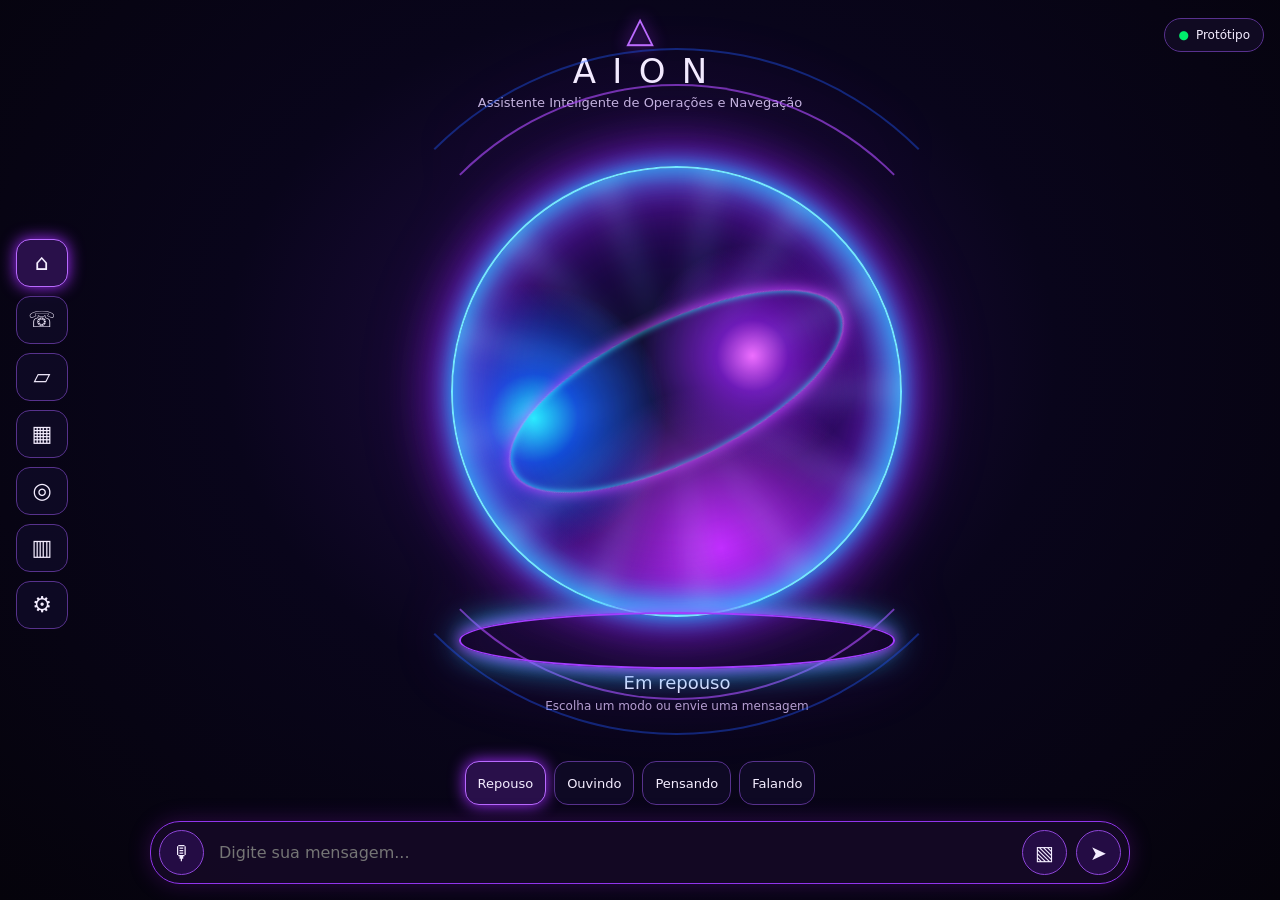
==== index.html @ 5713dc1e "AION 3.3: validated JSON backup restore with user confirmation and size limits" ====
<!doctype html><html lang="pt-BR"><head><meta charset="utf-8"><meta name="viewport" content="width=device-width,initial-scale=1,viewport-fit=cover"><meta name="theme-color" content="#080414"><title>AION Orb 3.3 — Backup e restauração</title><style>
:root{font-family:system-ui,-apple-system,sans-serif;color:#f4edff;background:#070410}*{box-sizing:border-box}body{margin:0;min-height:100dvh;background:radial-gradient(ellipse at 50% 40%,#230d4a 0%,#09051b 46%,#05030b 100%);overflow-x:hidden}button,input{font:inherit}button{cursor:pointer;color:inherit}button:focus-visible,input:focus-visible{outline:3px solid #54e9ff;outline-offset:3px}.app{min-height:100dvh;display:flex;flex-direction:column;padding:env(safe-area-inset-top) max(16px,env(safe-area-inset-right)) max(16px,env(safe-area-inset-bottom)) max(16px,env(safe-area-inset-left));position:relative;isolation:isolate}.top{display:flex;justify-content:center;align-items:center;position:relative;padding:12px 90px 0}.brand{text-align:center}.triangle{font-size:36px;line-height:1;color:#bd6dff;text-shadow:0 0 16px #aa32ff}.brand h1{font-size:clamp(22px,4vw,34px);letter-spacing:.48em;font-weight:350;margin:3px 0 0;padding-left:.48em}.brand p{font-size:clamp(10px,1.7vw,13px);color:#c6b6e0;margin:4px 0}.online{position:absolute;right:0;top:18px;font-size:12px;border:1px solid #58318e;border-radius:30px;padding:9px 13px;background:#100a22}.online:before{content:'●';color:#00ee6c;margin-right:7px}.main{display:flex;flex:1;min-height:0;align-items:stretch}.nav{display:flex;flex-direction:column;gap:9px;justify-content:center;width:74px;flex-shrink:0}.nav button,.modes button{touch-action:manipulation;-webkit-tap-highlight-color:transparent;border:1px solid #57328c;background:#100a27cc;border-radius:14px;min-height:48px;transition:.2s}.nav button{width:52px;font-size:22px}.nav button[aria-pressed=true],.modes button[aria-pressed=true]{box-shadow:0 0 16px #a32cff;border-color:#b96aff;background:#29104a}.stage{flex:1;min-width:0;display:flex;flex-direction:column;align-items:center;justify-content:center;position:relative}.orb-wrap{position:relative;width:min(57vh,60vw,520px);aspect-ratio:1;min-width:160px;max-width:100%;display:grid;place-items:center;filter:drop-shadow(0 0 28px #8d20ed70);animation:float 5s ease-in-out infinite}.orb-wrap:before,.orb-wrap:after{content:'';position:absolute;border:2px solid #a747f4aa;border-left-color:transparent;border-right-color:transparent;border-radius:50%;inset:-10%;animation:spin 18s linear infinite;pointer-events:none}.orb-wrap:after{inset:-17%;border-color:#2258ff66 transparent;animation-direction:reverse;animation-duration:25s}.orb{width:88%;height:88%;border-radius:50%;position:relative;overflow:hidden;background:radial-gradient(circle at 67% 42%,#ed69ff 0%,#6b15b5 9%,transparent 28%),radial-gradient(circle at 18% 56%,#20efff 0%,#114dd7 10%,transparent 30%),radial-gradient(circle at 60% 85%,#c22dff 0%,transparent 35%),radial-gradient(circle at 48% 48%,#0e082e 22%,#2a0861 60%,#18c8ff 89%,#ef76ff 100%);border:2px solid #74e7ff;box-shadow:inset 0 0 38px #13dfff,inset 0 0 80px #a32cff,0 0 25px #0ccfff,0 0 60px #9a1aff;animation:breathe 3.2s ease-in-out infinite}.orb:before{content:'';position:absolute;inset:9%;border-radius:50%;border:2px solid #dc7aff80;transform:rotate(-26deg) scaleY(.38);box-shadow:0 0 25px #c344ff,0 0 12px #31dcff inset;animation:spin 7s linear infinite}.orb:after{content:'';position:absolute;inset:-20%;background:repeating-conic-gradient(from 20deg,transparent 0deg 11deg,#d87aff55 12deg,#13dfff55 14deg,transparent 16deg 28deg);filter:blur(13px);mix-blend-mode:screen;animation:spin 12s linear infinite}.ring{position:absolute;width:85%;height:11%;border:2px solid #a33dff;border-radius:50%;bottom:-4%;box-shadow:0 0 15px #bd39ff,0 0 32px #17d8ff;pointer-events:none}.status{margin-top:24px;text-align:center;min-height:60px}.status strong{font-size:18px;font-weight:450}.status p{font-size:12px;color:#b7a4d0;margin:6px 0}.modes{display:flex;justify-content:center;flex-wrap:wrap;gap:8px;margin:8px 0 16px}.modes button{font-size:13px;padding:9px 12px;min-height:44px}.composer{width:min(100%,980px);align-self:center;display:flex;align-items:center;gap:9px;border:1px solid #9135ec;border-radius:30px;padding:8px;background:#140925e8;box-shadow:0 0 22px #7e18b750}.composer input{flex:1;min-width:0;border:0;background:transparent;color:white;outline:0;padding:12px 6px;font-size:16px}.composer button{touch-action:manipulation;-webkit-tap-highlight-color:transparent;border:1px solid #8d45d7;border-radius:50%;background:#240c44;width:45px;height:45px;flex-shrink:0;font-size:20px}.composer button:active,.nav button:active,.modes button:active{transform:scale(.95)}.message{overflow-wrap:anywhere;width:min(100%,800px);margin:0 auto 12px;min-height:34px;text-align:center;color:#e8d8ff;font-size:14px;line-height:1.4}.message:empty{display:none}.panel{position:fixed;z-index:20;inset:auto 12px 90px auto;width:min(340px,calc(100vw - 24px));padding:20px;border:1px solid #8d45d7;border-radius:18px;background:#160b2b;box-shadow:0 10px 45px #000c}.panel[hidden]{display:none}.panel h2{font-size:18px;margin:0 0 10px}.panel p{font-size:13px;line-height:1.5;white-space:pre-wrap;overflow-wrap:anywhere;max-height:40vh;overflow:auto}.panel button{padding:10px 15px;background:#321457;border:1px solid #a76aff;border-radius:10px}.sr-only{position:absolute;width:1px;height:1px;overflow:hidden;clip:rect(0,0,0,0)}@media(hover:hover){.nav button:hover,.modes button:hover,.composer button:hover{border-color:#a7ecff;box-shadow:0 0 18px #3ad7ff45}}@media(max-width:380px){.nav{gap:3px}.nav button{width:40px;font-size:17px}.modes{gap:4px}.modes button{font-size:11px;padding:7px}.composer{gap:5px}.composer button{width:42px;height:42px}}body[data-mode=thinking] .orb{animation-duration:.85s;filter:hue-rotate(18deg)}body[data-mode=listening] .orb{animation-duration:1.3s}body[data-mode=speaking] .orb{animation-duration:.48s}body[data-reduced=true] *,body[data-reduced=true] *:before,body[data-reduced=true] *:after{animation:none!important;transition:none!important}@keyframes spin{to{transform:rotate(360deg)}}@keyframes breathe{50%{transform:scale(1.055);filter:brightness(1.25)}}@keyframes float{50%{transform:translateY(-10px)}}@media(max-width:700px){.top{padding:14px 0 0}.online{top:6px;right:0;font-size:0;padding:8px}.online:before{margin:0;font-size:13px}.brand h1{font-size:24px}.brand p{max-width:220px;line-height:1.4}.main{flex-direction:column-reverse}.nav{width:100%;flex-direction:row;justify-content:center;gap:7px;padding:8px 0}.nav button{width:44px;min-height:44px;font-size:18px;border-radius:12px}.stage{min-height:0}.orb-wrap{width:min(75vw,39dvh,400px);min-width:160px}.status{margin-top:15px;min-height:48px}.modes{margin:4px 0 10px}.modes button{padding:7px 9px;font-size:12px}.composer{margin-bottom:4px}.panel{bottom:125px}}@media(max-height:650px){.orb-wrap{width:min(45vw,31dvh,300px)}.status{margin-top:8px}.top{padding-top:4px}.nav{gap:5px}.nav button{min-height:40px}.modes{margin:0 0 6px}}@media(prefers-reduced-motion:reduce){*,*:before,*:after{animation:none!important;transition:none!important}}
</style></head><body data-mode="idle"><div class="app"><header class="top"><div class="brand"><div class="triangle" aria-hidden="true">△</div><h1>AION</h1><p>Assistente Inteligente de Operações e Navegação</p></div><div class="online" aria-label="Protótipo local ativo">Protótipo</div></header><div class="main"><nav class="nav" aria-label="Menu principal"><button type="button" data-panel="inicio" aria-label="Início" title="Início" aria-pressed="true">⌂</button><button type="button" data-panel="conversas" aria-label="Conversas" title="Conversas">☏</button><button type="button" data-panel="projetos" aria-label="Projetos" title="Projetos">▱</button><button type="button" data-panel="agenda" aria-label="Agenda" title="Agenda">▦</button><button type="button" data-panel="metas" aria-label="Metas" title="Metas">◎</button><button type="button" data-panel="dados" aria-label="Desempenho" title="Desempenho">▥</button><button type="button" data-panel="config" aria-label="Configurações" title="Configurações">⚙</button></nav><main class="stage" id="main"><div class="orb-wrap" role="img" aria-label="Esfera de energia violeta e azul-ciano pulsando"><div class="orb"></div><div class="ring"></div></div><div class="status" role="status" aria-live="polite"><strong id="state">Em repouso</strong><p id="hint">Escolha um modo ou envie uma mensagem</p></div></main></div><div class="modes" role="group" aria-label="Modos da esfera"><button type="button" data-mode="idle" aria-pressed="true">Repouso</button><button type="button" data-mode="listening">Ouvindo</button><button type="button" data-mode="thinking">Pensando</button><button type="button" data-mode="speaking">Falando</button></div><div class="message" id="message" role="status" aria-live="polite" aria-atomic="true"></div><form class="composer" id="form"><button type="button" id="mic" aria-label="Microfone">🎙</button><label for="prompt" class="sr-only">Digite sua mensagem</label><input id="prompt" autocomplete="off" placeholder="Digite sua mensagem..." maxlength="500"><button type="button" id="attach" aria-label="Anexar arquivo">▧</button><input type="file" id="file" hidden><button type="submit" aria-label="Enviar mensagem">➤</button></form><section class="panel" id="panel" hidden aria-live="polite"><h2 id="panelTitle"></h2><p id="panelText"></p><button type="button" id="panelAction" hidden></button> <button type="button" id="closePanel">Fechar</button></section></div><script>
(()=>{'use strict';const $=id=>document.getElementById(id),names={idle:['Em repouso','A esfera está ativa'],listening:['Ouvindo...','Modo visual de escuta (sem captura automática)'],thinking:['Processando...','Simulação de processamento'],speaking:['Respondendo...','Demonstração de voz do navegador']};let mode='idle',pending=null;const historyKey='aion-orb-history-v22';let history=[];try{history=JSON.parse(localStorage.getItem(historyKey)||'[]');if(!Array.isArray(history))history=[]}catch(e){history=[]}function saveHistory(){try{localStorage.setItem(historyKey,JSON.stringify(history.slice(-40)))}catch(e){}}function setMode(m){if(!names[m])return;mode=m;document.body.dataset.mode=m;$('state').textContent=names[m][0];$('hint').textContent=names[m][1];document.querySelectorAll('[data-mode]').forEach(b=>b.setAttribute('aria-pressed',String(b.dataset.mode===m)))}document.querySelectorAll('button[data-mode]').forEach(b=>b.addEventListener('click',()=>{if(pending)clearTimeout(pending);if(window.speechSynthesis)window.speechSynthesis.cancel();setMode(b.dataset.mode);$('message').textContent='Modo '+b.textContent+' ativado.';if(b.dataset.mode==='speaking')speak('Olá! Eu sou o AION. Esta é uma demonstração da minha voz.')}));function speak(t){if(!('speechSynthesis'in window)){$('message').textContent='Este navegador não oferece síntese de voz.';return}try{let u=new SpeechSynthesisUtterance(t);u.lang='pt-BR';u.rate=.95;u.onend=()=>setMode('idle');u.onerror=()=>{$('message').textContent='Voz indisponível neste navegador.';setMode('idle')};speechSynthesis.cancel();speechSynthesis.speak(u)}catch(e){$('message').textContent='Não foi possível iniciar a voz.';setMode('idle')}}$('form').addEventListener('submit',e=>{e.preventDefault();const t=$('prompt').value.trim();if(!t){$('message').textContent='Digite uma mensagem para testar.';return}if(pending)clearTimeout(pending);$('prompt').value='';setMode('thinking');$('message').textContent='Você: '+t;history.push({who:'Você',text:t});history=history.slice(-40);saveHistory();pending=setTimeout(()=>{setMode('speaking');const answer=localAnswer(t);$('message').textContent='AION: '+answer;history.push({who:'AION',text:answer});history=history.slice(-40);saveHistory();speak(answer)},850)});$('attach').addEventListener('click',()=>$('file').click());$('file').addEventListener('change',async()=>{const file=$('file').files?.[0];if(!file)return;if(file.size>1024*1024){$('message').textContent='Arquivo muito grande. Limite: 1 MB.';$('file').value='';return}if(!file.name.toLowerCase().endsWith('.json')){$('message').textContent='Selecione um backup JSON do AION.';$('file').value='';return}try{const raw=JSON.parse(await file.text());const valid=raw&&raw.version===1&&Array.isArray(raw.tasks)&&Array.isArray(raw.notes)&&Array.isArray(raw.events)&&Array.isArray(raw.history)&&raw.tasks.length<=1000&&raw.notes.length<=1000&&raw.events.length<=1000&&raw.history.length<=40&&raw.tasks.every(x=>x&&typeof x.text==='string'&&x.text.length<=2000&&typeof x.done==='boolean')&&raw.notes.every(x=>typeof x==='string'&&x.length<=2000)&&raw.events.every(x=>x&&typeof x.date==='string'&&/^\\d{4}-\\d{2}-\\d{2}$/.test(x.date)&&typeof x.text==='string'&&x.text.length<=2000)&&raw.history.every(x=>x&&['Você','AION'].includes(x.who)&&typeof x.text==='string'&&x.text.length<=4000);if(!valid)throw Error('Formato de backup inválido.');if(!window.confirm('Restaurar este backup? As tarefas, notas, eventos e conversas atuais serão substituídos.')){$('message').textContent='Restauração cancelada.';return}const next={tasks:raw.tasks,notes:raw.notes,events:raw.events};localStorage.setItem(storeKey,JSON.stringify(next));localStorage.setItem(historyKey,JSON.stringify(raw.history));data=next;history=raw.history;$('message').textContent='Backup restaurado com sucesso. Abra os painéis para consultar os dados.';}catch(e){$('message').textContent='Não foi possível restaurar: '+(e.message||'arquivo inválido')}finally{$('file').value=''}});let micStream=null,recorder=null,audioChunks=[],recording=false;
const micButton=$('mic');
function micStatus(t){$('message').textContent=t}
async function stopRecording(){if(recorder&&recorder.state==='recording'){recorder.stop()}else if(micStream){micStream.getTracks().forEach(t=>t.stop());micStream=null}recording=false;micButton.textContent='🎙';micButton.setAttribute('aria-label','Gravar áudio');setMode('idle')}
micButton.addEventListener('click',async()=>{
 if(recording){await stopRecording();return}
 if(!navigator.mediaDevices?.getUserMedia){micStatus('Este navegador não permite gravação aqui. Abra o site no Safari e use o microfone do teclado.');return}
 if(!window.MediaRecorder){micStatus('Gravação não disponível neste navegador. Use o ditado do teclado do iPhone.');return}
 try{
  micStream=await navigator.mediaDevices.getUserMedia({audio:true});
  audioChunks=[];recorder=new MediaRecorder(micStream);
  recorder.ondataavailable=e=>{if(e.data.size)audioChunks.push(e.data)};
  recorder.onstop=()=>{
   micStream?.getTracks().forEach(t=>t.stop());micStream=null;
   if(!audioChunks.length){micStatus('Nenhum áudio capturado.');return}
   const blob=new Blob(audioChunks,{type:recorder.mimeType||'audio/mp4'});
   const url=URL.createObjectURL(blob);
   const box=$('message');box.replaceChildren();
   const title=document.createElement('span');title.textContent='Áudio gravado neste dispositivo: ';
   const player=document.createElement('audio');player.controls=true;player.src=url;player.style.maxWidth='100%';
   box.append(title,player);
  };
  recorder.onerror=()=>micStatus('Falha na gravação. Verifique a permissão do microfone.');
  recorder.start();recording=true;micButton.textContent='■';micButton.setAttribute('aria-label','Parar gravação');setMode('listening');micStatus('Gravando áudio... toque no quadrado para parar e ouvir.');
 }catch(e){micStream?.getTracks().forEach(t=>t.stop());micStream=null;recording=false;micButton.textContent='🎙';setMode('idle');micStatus('Não foi possível usar o microfone ('+(e.name||'erro')+'). Verifique a permissão do Safari.')}
});
const storeKey='aion-orb-organizer';let data={tasks:[],notes:[],events:[]};try{const saved=JSON.parse(localStorage.getItem(storeKey)||'{}');for(const k of Object.keys(data))if(Array.isArray(saved[k]))data[k]=saved[k]}catch(e){}
function saveData(){try{localStorage.setItem(storeKey,JSON.stringify(data))}catch(e){}}
function localAnswer(raw){const t=raw.trim(),l=t.toLocaleLowerCase('pt-BR');let m;
 if((m=t.match(/^(?:tarefa|meta)\s*:\s*(.+)$/i))){data.tasks.push({text:m[1],done:false});saveData();return 'Tarefa adicionada: '+m[1]}
 if((m=t.match(/^nota\s*:\s*(.+)$/i))){data.notes.push(m[1]);saveData();return 'Nota salva: '+m[1]}
 if((m=t.match(/^evento\s*:\s*(\d{4}-\d{2}-\d{2})\s+(.+)$/i))){const dt=new Date(m[1]+'T12:00:00');if(!Number.isFinite(dt.getTime())||dt.toISOString().slice(0,10)!==m[1])return 'Data inválida. Use AAAA-MM-DD.';data.events.push({date:m[1],text:m[2]});saveData();return 'Evento registrado para '+m[1]+': '+m[2]}
 if(l==='tarefas'||l==='metas')return data.tasks.length?data.tasks.map((x,i)=>(i+1)+'. '+(x.done?'[feito] ':'')+x.text).join(' | '):'Sem tarefas. Digite tarefa: descrição';
 if(l==='notas')return data.notes.length?data.notes.map((x,i)=>(i+1)+'. '+x).join(' | '):'Sem notas. Digite nota: descrição';
 if(l==='agenda')return data.events.length?[...data.events].sort((a,b)=>a.date.localeCompare(b.date)).map(x=>x.date+' — '+x.text).join(' | '):'Sem eventos. Digite evento: AAAA-MM-DD descrição';
 if((m=l.match(/^concluir\s+(\d+)$/))){const i=Number(m[1])-1;if(data.tasks[i]){data.tasks[i].done=true;saveData();return 'Tarefa concluída: '+data.tasks[i].text}return 'Número de tarefa não encontrado.'}
 if((m=l.match(/^excluir\s+(tarefa|nota|evento)\s+(\d+)$/))){const key={tarefa:'tasks',nota:'notes',evento:'events'}[m[1]],i=Number(m[2])-1;if(!data[key][i])return 'Registro não encontrado.';data[key].splice(i,1);saveData();return 'Registro excluído.'}
 if(l==='restaurar'){ $('file').click();return 'Selecione um backup JSON do AION para restaurar.'}\n if(l==='backup'){try{const payload=JSON.stringify({version:1,exportedAt:new Date().toISOString(),tasks:data.tasks,notes:data.notes,events:data.events,history:history.slice(-40)},null,2);const url=URL.createObjectURL(new Blob([payload],{type:'application/json'}));const a=document.createElement('a');a.href=url;a.download='aion-orb-backup.json';document.body.appendChild(a);a.click();a.remove();setTimeout(()=>URL.revokeObjectURL(url),1500);return 'Backup gerado. Guarde o arquivo em local seguro: ele contém seus registros.'}catch(e){return 'Não foi possível exportar o backup neste navegador.'}}
 if(l==='resumo')return 'Tarefas: '+data.tasks.length+'; concluídas: '+data.tasks.filter(x=>x.done).length+'; notas: '+data.notes.length+'; eventos: '+data.events.length+'.';
 if(l==='ajuda'||l==='comandos')return 'Comandos: tarefa: ... | nota: ... | evento: AAAA-MM-DD ... | tarefas | notas | agenda | concluir 1 | excluir tarefa 1 | resumo | backup | restaurar. Dados salvos neste navegador.';
 return 'Modo local sem IA conectada. Posso organizar tarefas, notas e eventos. Digite ajuda para ver os comandos.';
}
function renderDataPanel(k){if(k==='projetos')return data.notes.length?'Notas: '+data.notes.slice(-10).join(' | '):'Sem notas. Digite nota: sua anotação.';if(k==='agenda')return localAnswer('agenda');if(k==='metas')return localAnswer('tarefas');return null}
const panels={inicio:['Início','Você está na tela principal do AION Orb.'],conversas:['Conversas','O histórico de conversas será integrado em uma etapa futura.'],projetos:['Projetos','Área reservada aos projetos do AION.'],agenda:['Agenda','Integração com calendário planejada para uma próxima versão.'],metas:['Metas','Painel de metas em desenvolvimento.'],dados:['Desempenho','Estatísticas e indicadores serão adicionados futuramente.'],config:['Configurações','Você pode ativar ou desativar as animações.']};document.querySelectorAll('[data-panel]').forEach(b=>b.addEventListener('click',()=>{document.querySelectorAll('[data-panel]').forEach(n=>n.setAttribute('aria-pressed',String(n===b)));const k=b.dataset.panel;const localPanel=renderDataPanel(k);if(localPanel!==null)panels[k][1]=localPanel;if(k==='conversas'){panels.conversas[1]=history.length?history.slice(-8).map(x=>x.who+': '+x.text).join(' | '):'Nenhuma mensagem salva neste dispositivo.'}if(k==='dados'){panels.dados[1]='Mensagens: '+history.length+'; tarefas: '+data.tasks.length+'; notas: '+data.notes.length+'; eventos: '+data.events.length+'. Armazenamento local, sem sincronização.'} $('panelTitle').textContent=panels[k][0];$('panelText').textContent=panels[k][1];$('panel').hidden=false;$('panelAction').hidden=k!=='config';if(k==='config'){$('panelAction').textContent=document.body.dataset.reduced==='true'?'Ativar animações':'Reduzir animações'}}));$('panelAction').addEventListener('click',()=>{const v=document.body.dataset.reduced!=='true';document.body.dataset.reduced=String(v);$('panelAction').textContent=v?'Ativar animações':'Reduzir animações';$('panelText').textContent=v?'Animações reduzidas.':'Animações ativadas.'});$('closePanel').addEventListener('click',()=>$('panel').hidden=true);})();
</script></body></html>
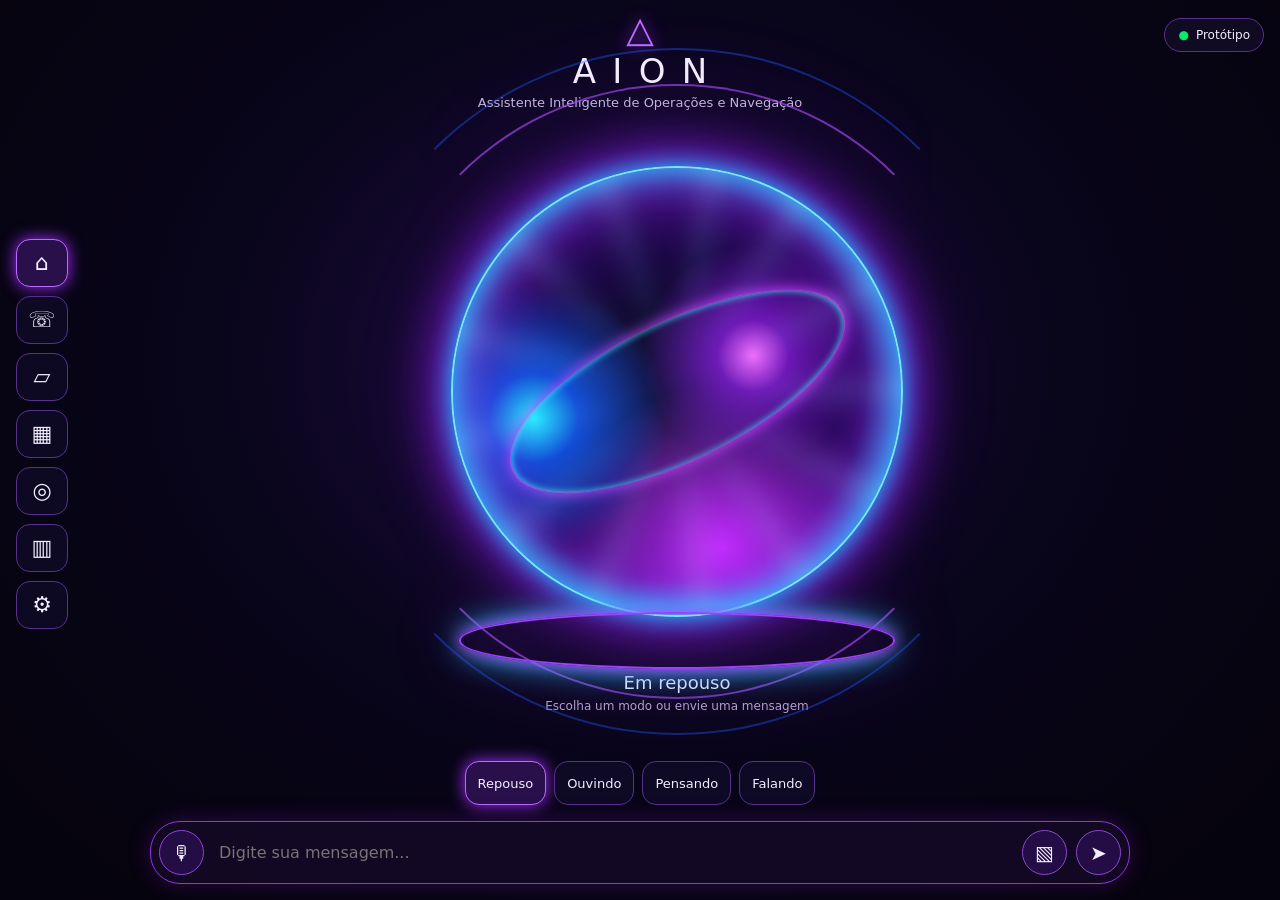
==== commit 50572637: "Fix restore script syntax and date validation regex" ====
--- a/index.html
+++ b/index.html
@@ -1,7 +1,7 @@
 <!doctype html><html lang="pt-BR"><head><meta charset="utf-8"><meta name="viewport" content="width=device-width,initial-scale=1,viewport-fit=cover"><meta name="theme-color" content="#080414"><title>AION Orb 3.3 — Backup e restauração</title><style>
 :root{font-family:system-ui,-apple-system,sans-serif;color:#f4edff;background:#070410}*{box-sizing:border-box}body{margin:0;min-height:100dvh;background:radial-gradient(ellipse at 50% 40%,#230d4a 0%,#09051b 46%,#05030b 100%);overflow-x:hidden}button,input{font:inherit}button{cursor:pointer;color:inherit}button:focus-visible,input:focus-visible{outline:3px solid #54e9ff;outline-offset:3px}.app{min-height:100dvh;display:flex;flex-direction:column;padding:env(safe-area-inset-top) max(16px,env(safe-area-inset-right)) max(16px,env(safe-area-inset-bottom)) max(16px,env(safe-area-inset-left));position:relative;isolation:isolate}.top{display:flex;justify-content:center;align-items:center;position:relative;padding:12px 90px 0}.brand{text-align:center}.triangle{font-size:36px;line-height:1;color:#bd6dff;text-shadow:0 0 16px #aa32ff}.brand h1{font-size:clamp(22px,4vw,34px);letter-spacing:.48em;font-weight:350;margin:3px 0 0;padding-left:.48em}.brand p{font-size:clamp(10px,1.7vw,13px);color:#c6b6e0;margin:4px 0}.online{position:absolute;right:0;top:18px;font-size:12px;border:1px solid #58318e;border-radius:30px;padding:9px 13px;background:#100a22}.online:before{content:'●';color:#00ee6c;margin-right:7px}.main{display:flex;flex:1;min-height:0;align-items:stretch}.nav{display:flex;flex-direction:column;gap:9px;justify-content:center;width:74px;flex-shrink:0}.nav button,.modes button{touch-action:manipulation;-webkit-tap-highlight-color:transparent;border:1px solid #57328c;background:#100a27cc;border-radius:14px;min-height:48px;transition:.2s}.nav button{width:52px;font-size:22px}.nav button[aria-pressed=true],.modes button[aria-pressed=true]{box-shadow:0 0 16px #a32cff;border-color:#b96aff;background:#29104a}.stage{flex:1;min-width:0;display:flex;flex-direction:column;align-items:center;justify-content:center;position:relative}.orb-wrap{position:relative;width:min(57vh,60vw,520px);aspect-ratio:1;min-width:160px;max-width:100%;display:grid;place-items:center;filter:drop-shadow(0 0 28px #8d20ed70);animation:float 5s ease-in-out infinite}.orb-wrap:before,.orb-wrap:after{content:'';position:absolute;border:2px solid #a747f4aa;border-left-color:transparent;border-right-color:transparent;border-radius:50%;inset:-10%;animation:spin 18s linear infinite;pointer-events:none}.orb-wrap:after{inset:-17%;border-color:#2258ff66 transparent;animation-direction:reverse;animation-duration:25s}.orb{width:88%;height:88%;border-radius:50%;position:relative;overflow:hidden;background:radial-gradient(circle at 67% 42%,#ed69ff 0%,#6b15b5 9%,transparent 28%),radial-gradient(circle at 18% 56%,#20efff 0%,#114dd7 10%,transparent 30%),radial-gradient(circle at 60% 85%,#c22dff 0%,transparent 35%),radial-gradient(circle at 48% 48%,#0e082e 22%,#2a0861 60%,#18c8ff 89%,#ef76ff 100%);border:2px solid #74e7ff;box-shadow:inset 0 0 38px #13dfff,inset 0 0 80px #a32cff,0 0 25px #0ccfff,0 0 60px #9a1aff;animation:breathe 3.2s ease-in-out infinite}.orb:before{content:'';position:absolute;inset:9%;border-radius:50%;border:2px solid #dc7aff80;transform:rotate(-26deg) scaleY(.38);box-shadow:0 0 25px #c344ff,0 0 12px #31dcff inset;animation:spin 7s linear infinite}.orb:after{content:'';position:absolute;inset:-20%;background:repeating-conic-gradient(from 20deg,transparent 0deg 11deg,#d87aff55 12deg,#13dfff55 14deg,transparent 16deg 28deg);filter:blur(13px);mix-blend-mode:screen;animation:spin 12s linear infinite}.ring{position:absolute;width:85%;height:11%;border:2px solid #a33dff;border-radius:50%;bottom:-4%;box-shadow:0 0 15px #bd39ff,0 0 32px #17d8ff;pointer-events:none}.status{margin-top:24px;text-align:center;min-height:60px}.status strong{font-size:18px;font-weight:450}.status p{font-size:12px;color:#b7a4d0;margin:6px 0}.modes{display:flex;justify-content:center;flex-wrap:wrap;gap:8px;margin:8px 0 16px}.modes button{font-size:13px;padding:9px 12px;min-height:44px}.composer{width:min(100%,980px);align-self:center;display:flex;align-items:center;gap:9px;border:1px solid #9135ec;border-radius:30px;padding:8px;background:#140925e8;box-shadow:0 0 22px #7e18b750}.composer input{flex:1;min-width:0;border:0;background:transparent;color:white;outline:0;padding:12px 6px;font-size:16px}.composer button{touch-action:manipulation;-webkit-tap-highlight-color:transparent;border:1px solid #8d45d7;border-radius:50%;background:#240c44;width:45px;height:45px;flex-shrink:0;font-size:20px}.composer button:active,.nav button:active,.modes button:active{transform:scale(.95)}.message{overflow-wrap:anywhere;width:min(100%,800px);margin:0 auto 12px;min-height:34px;text-align:center;color:#e8d8ff;font-size:14px;line-height:1.4}.message:empty{display:none}.panel{position:fixed;z-index:20;inset:auto 12px 90px auto;width:min(340px,calc(100vw - 24px));padding:20px;border:1px solid #8d45d7;border-radius:18px;background:#160b2b;box-shadow:0 10px 45px #000c}.panel[hidden]{display:none}.panel h2{font-size:18px;margin:0 0 10px}.panel p{font-size:13px;line-height:1.5;white-space:pre-wrap;overflow-wrap:anywhere;max-height:40vh;overflow:auto}.panel button{padding:10px 15px;background:#321457;border:1px solid #a76aff;border-radius:10px}.sr-only{position:absolute;width:1px;height:1px;overflow:hidden;clip:rect(0,0,0,0)}@media(hover:hover){.nav button:hover,.modes button:hover,.composer button:hover{border-color:#a7ecff;box-shadow:0 0 18px #3ad7ff45}}@media(max-width:380px){.nav{gap:3px}.nav button{width:40px;font-size:17px}.modes{gap:4px}.modes button{font-size:11px;padding:7px}.composer{gap:5px}.composer button{width:42px;height:42px}}body[data-mode=thinking] .orb{animation-duration:.85s;filter:hue-rotate(18deg)}body[data-mode=listening] .orb{animation-duration:1.3s}body[data-mode=speaking] .orb{animation-duration:.48s}body[data-reduced=true] *,body[data-reduced=true] *:before,body[data-reduced=true] *:after{animation:none!important;transition:none!important}@keyframes spin{to{transform:rotate(360deg)}}@keyframes breathe{50%{transform:scale(1.055);filter:brightness(1.25)}}@keyframes float{50%{transform:translateY(-10px)}}@media(max-width:700px){.top{padding:14px 0 0}.online{top:6px;right:0;font-size:0;padding:8px}.online:before{margin:0;font-size:13px}.brand h1{font-size:24px}.brand p{max-width:220px;line-height:1.4}.main{flex-direction:column-reverse}.nav{width:100%;flex-direction:row;justify-content:center;gap:7px;padding:8px 0}.nav button{width:44px;min-height:44px;font-size:18px;border-radius:12px}.stage{min-height:0}.orb-wrap{width:min(75vw,39dvh,400px);min-width:160px}.status{margin-top:15px;min-height:48px}.modes{margin:4px 0 10px}.modes button{padding:7px 9px;font-size:12px}.composer{margin-bottom:4px}.panel{bottom:125px}}@media(max-height:650px){.orb-wrap{width:min(45vw,31dvh,300px)}.status{margin-top:8px}.top{padding-top:4px}.nav{gap:5px}.nav button{min-height:40px}.modes{margin:0 0 6px}}@media(prefers-reduced-motion:reduce){*,*:before,*:after{animation:none!important;transition:none!important}}
 </style></head><body data-mode="idle"><div class="app"><header class="top"><div class="brand"><div class="triangle" aria-hidden="true">△</div><h1>AION</h1><p>Assistente Inteligente de Operações e Navegação</p></div><div class="online" aria-label="Protótipo local ativo">Protótipo</div></header><div class="main"><nav class="nav" aria-label="Menu principal"><button type="button" data-panel="inicio" aria-label="Início" title="Início" aria-pressed="true">⌂</button><button type="button" data-panel="conversas" aria-label="Conversas" title="Conversas">☏</button><button type="button" data-panel="projetos" aria-label="Projetos" title="Projetos">▱</button><button type="button" data-panel="agenda" aria-label="Agenda" title="Agenda">▦</button><button type="button" data-panel="metas" aria-label="Metas" title="Metas">◎</button><button type="button" data-panel="dados" aria-label="Desempenho" title="Desempenho">▥</button><button type="button" data-panel="config" aria-label="Configurações" title="Configurações">⚙</button></nav><main class="stage" id="main"><div class="orb-wrap" role="img" aria-label="Esfera de energia violeta e azul-ciano pulsando"><div class="orb"></div><div class="ring"></div></div><div class="status" role="status" aria-live="polite"><strong id="state">Em repouso</strong><p id="hint">Escolha um modo ou envie uma mensagem</p></div></main></div><div class="modes" role="group" aria-label="Modos da esfera"><button type="button" data-mode="idle" aria-pressed="true">Repouso</button><button type="button" data-mode="listening">Ouvindo</button><button type="button" data-mode="thinking">Pensando</button><button type="button" data-mode="speaking">Falando</button></div><div class="message" id="message" role="status" aria-live="polite" aria-atomic="true"></div><form class="composer" id="form"><button type="button" id="mic" aria-label="Microfone">🎙</button><label for="prompt" class="sr-only">Digite sua mensagem</label><input id="prompt" autocomplete="off" placeholder="Digite sua mensagem..." maxlength="500"><button type="button" id="attach" aria-label="Anexar arquivo">▧</button><input type="file" id="file" hidden><button type="submit" aria-label="Enviar mensagem">➤</button></form><section class="panel" id="panel" hidden aria-live="polite"><h2 id="panelTitle"></h2><p id="panelText"></p><button type="button" id="panelAction" hidden></button> <button type="button" id="closePanel">Fechar</button></section></div><script>
-(()=>{'use strict';const $=id=>document.getElementById(id),names={idle:['Em repouso','A esfera está ativa'],listening:['Ouvindo...','Modo visual de escuta (sem captura automática)'],thinking:['Processando...','Simulação de processamento'],speaking:['Respondendo...','Demonstração de voz do navegador']};let mode='idle',pending=null;const historyKey='aion-orb-history-v22';let history=[];try{history=JSON.parse(localStorage.getItem(historyKey)||'[]');if(!Array.isArray(history))history=[]}catch(e){history=[]}function saveHistory(){try{localStorage.setItem(historyKey,JSON.stringify(history.slice(-40)))}catch(e){}}function setMode(m){if(!names[m])return;mode=m;document.body.dataset.mode=m;$('state').textContent=names[m][0];$('hint').textContent=names[m][1];document.querySelectorAll('[data-mode]').forEach(b=>b.setAttribute('aria-pressed',String(b.dataset.mode===m)))}document.querySelectorAll('button[data-mode]').forEach(b=>b.addEventListener('click',()=>{if(pending)clearTimeout(pending);if(window.speechSynthesis)window.speechSynthesis.cancel();setMode(b.dataset.mode);$('message').textContent='Modo '+b.textContent+' ativado.';if(b.dataset.mode==='speaking')speak('Olá! Eu sou o AION. Esta é uma demonstração da minha voz.')}));function speak(t){if(!('speechSynthesis'in window)){$('message').textContent='Este navegador não oferece síntese de voz.';return}try{let u=new SpeechSynthesisUtterance(t);u.lang='pt-BR';u.rate=.95;u.onend=()=>setMode('idle');u.onerror=()=>{$('message').textContent='Voz indisponível neste navegador.';setMode('idle')};speechSynthesis.cancel();speechSynthesis.speak(u)}catch(e){$('message').textContent='Não foi possível iniciar a voz.';setMode('idle')}}$('form').addEventListener('submit',e=>{e.preventDefault();const t=$('prompt').value.trim();if(!t){$('message').textContent='Digite uma mensagem para testar.';return}if(pending)clearTimeout(pending);$('prompt').value='';setMode('thinking');$('message').textContent='Você: '+t;history.push({who:'Você',text:t});history=history.slice(-40);saveHistory();pending=setTimeout(()=>{setMode('speaking');const answer=localAnswer(t);$('message').textContent='AION: '+answer;history.push({who:'AION',text:answer});history=history.slice(-40);saveHistory();speak(answer)},850)});$('attach').addEventListener('click',()=>$('file').click());$('file').addEventListener('change',async()=>{const file=$('file').files?.[0];if(!file)return;if(file.size>1024*1024){$('message').textContent='Arquivo muito grande. Limite: 1 MB.';$('file').value='';return}if(!file.name.toLowerCase().endsWith('.json')){$('message').textContent='Selecione um backup JSON do AION.';$('file').value='';return}try{const raw=JSON.parse(await file.text());const valid=raw&&raw.version===1&&Array.isArray(raw.tasks)&&Array.isArray(raw.notes)&&Array.isArray(raw.events)&&Array.isArray(raw.history)&&raw.tasks.length<=1000&&raw.notes.length<=1000&&raw.events.length<=1000&&raw.history.length<=40&&raw.tasks.every(x=>x&&typeof x.text==='string'&&x.text.length<=2000&&typeof x.done==='boolean')&&raw.notes.every(x=>typeof x==='string'&&x.length<=2000)&&raw.events.every(x=>x&&typeof x.date==='string'&&/^\\d{4}-\\d{2}-\\d{2}$/.test(x.date)&&typeof x.text==='string'&&x.text.length<=2000)&&raw.history.every(x=>x&&['Você','AION'].includes(x.who)&&typeof x.text==='string'&&x.text.length<=4000);if(!valid)throw Error('Formato de backup inválido.');if(!window.confirm('Restaurar este backup? As tarefas, notas, eventos e conversas atuais serão substituídos.')){$('message').textContent='Restauração cancelada.';return}const next={tasks:raw.tasks,notes:raw.notes,events:raw.events};localStorage.setItem(storeKey,JSON.stringify(next));localStorage.setItem(historyKey,JSON.stringify(raw.history));data=next;history=raw.history;$('message').textContent='Backup restaurado com sucesso. Abra os painéis para consultar os dados.';}catch(e){$('message').textContent='Não foi possível restaurar: '+(e.message||'arquivo inválido')}finally{$('file').value=''}});let micStream=null,recorder=null,audioChunks=[],recording=false;
+(()=>{'use strict';const $=id=>document.getElementById(id),names={idle:['Em repouso','A esfera está ativa'],listening:['Ouvindo...','Modo visual de escuta (sem captura automática)'],thinking:['Processando...','Simulação de processamento'],speaking:['Respondendo...','Demonstração de voz do navegador']};let mode='idle',pending=null;const historyKey='aion-orb-history-v22';let history=[];try{history=JSON.parse(localStorage.getItem(historyKey)||'[]');if(!Array.isArray(history))history=[]}catch(e){history=[]}function saveHistory(){try{localStorage.setItem(historyKey,JSON.stringify(history.slice(-40)))}catch(e){}}function setMode(m){if(!names[m])return;mode=m;document.body.dataset.mode=m;$('state').textContent=names[m][0];$('hint').textContent=names[m][1];document.querySelectorAll('[data-mode]').forEach(b=>b.setAttribute('aria-pressed',String(b.dataset.mode===m)))}document.querySelectorAll('button[data-mode]').forEach(b=>b.addEventListener('click',()=>{if(pending)clearTimeout(pending);if(window.speechSynthesis)window.speechSynthesis.cancel();setMode(b.dataset.mode);$('message').textContent='Modo '+b.textContent+' ativado.';if(b.dataset.mode==='speaking')speak('Olá! Eu sou o AION. Esta é uma demonstração da minha voz.')}));function speak(t){if(!('speechSynthesis'in window)){$('message').textContent='Este navegador não oferece síntese de voz.';return}try{let u=new SpeechSynthesisUtterance(t);u.lang='pt-BR';u.rate=.95;u.onend=()=>setMode('idle');u.onerror=()=>{$('message').textContent='Voz indisponível neste navegador.';setMode('idle')};speechSynthesis.cancel();speechSynthesis.speak(u)}catch(e){$('message').textContent='Não foi possível iniciar a voz.';setMode('idle')}}$('form').addEventListener('submit',e=>{e.preventDefault();const t=$('prompt').value.trim();if(!t){$('message').textContent='Digite uma mensagem para testar.';return}if(pending)clearTimeout(pending);$('prompt').value='';setMode('thinking');$('message').textContent='Você: '+t;history.push({who:'Você',text:t});history=history.slice(-40);saveHistory();pending=setTimeout(()=>{setMode('speaking');const answer=localAnswer(t);$('message').textContent='AION: '+answer;history.push({who:'AION',text:answer});history=history.slice(-40);saveHistory();speak(answer)},850)});$('attach').addEventListener('click',()=>$('file').click());$('file').addEventListener('change',async()=>{const file=$('file').files?.[0];if(!file)return;if(file.size>1024*1024){$('message').textContent='Arquivo muito grande. Limite: 1 MB.';$('file').value='';return}if(!file.name.toLowerCase().endsWith('.json')){$('message').textContent='Selecione um backup JSON do AION.';$('file').value='';return}try{const raw=JSON.parse(await file.text());const valid=raw&&raw.version===1&&Array.isArray(raw.tasks)&&Array.isArray(raw.notes)&&Array.isArray(raw.events)&&Array.isArray(raw.history)&&raw.tasks.length<=1000&&raw.notes.length<=1000&&raw.events.length<=1000&&raw.history.length<=40&&raw.tasks.every(x=>x&&typeof x.text==='string'&&x.text.length<=2000&&typeof x.done==='boolean')&&raw.notes.every(x=>typeof x==='string'&&x.length<=2000)&&raw.events.every(x=>x&&typeof x.date==='string'&&/^\d{4}-\d{2}-\d{2}$/.test(x.date)&&typeof x.text==='string'&&x.text.length<=2000)&&raw.history.every(x=>x&&['Você','AION'].includes(x.who)&&typeof x.text==='string'&&x.text.length<=4000);if(!valid)throw Error('Formato de backup inválido.');if(!window.confirm('Restaurar este backup? As tarefas, notas, eventos e conversas atuais serão substituídos.')){$('message').textContent='Restauração cancelada.';return}const next={tasks:raw.tasks,notes:raw.notes,events:raw.events};localStorage.setItem(storeKey,JSON.stringify(next));localStorage.setItem(historyKey,JSON.stringify(raw.history));data=next;history=raw.history;$('message').textContent='Backup restaurado com sucesso. Abra os painéis para consultar os dados.';}catch(e){$('message').textContent='Não foi possível restaurar: '+(e.message||'arquivo inválido')}finally{$('file').value=''}});let micStream=null,recorder=null,audioChunks=[],recording=false;
 const micButton=$('mic');
 function micStatus(t){$('message').textContent=t}
 async function stopRecording(){if(recorder&&recorder.state==='recording'){recorder.stop()}else if(micStream){micStream.getTracks().forEach(t=>t.stop());micStream=null}recording=false;micButton.textContent='🎙';micButton.setAttribute('aria-label','Gravar áudio');setMode('idle')}
@@ -38,7 +38,8 @@
  if(l==='agenda')return data.events.length?[...data.events].sort((a,b)=>a.date.localeCompare(b.date)).map(x=>x.date+' — '+x.text).join(' | '):'Sem eventos. Digite evento: AAAA-MM-DD descrição';
  if((m=l.match(/^concluir\s+(\d+)$/))){const i=Number(m[1])-1;if(data.tasks[i]){data.tasks[i].done=true;saveData();return 'Tarefa concluída: '+data.tasks[i].text}return 'Número de tarefa não encontrado.'}
  if((m=l.match(/^excluir\s+(tarefa|nota|evento)\s+(\d+)$/))){const key={tarefa:'tasks',nota:'notes',evento:'events'}[m[1]],i=Number(m[2])-1;if(!data[key][i])return 'Registro não encontrado.';data[key].splice(i,1);saveData();return 'Registro excluído.'}
- if(l==='restaurar'){ $('file').click();return 'Selecione um backup JSON do AION para restaurar.'}\n if(l==='backup'){try{const payload=JSON.stringify({version:1,exportedAt:new Date().toISOString(),tasks:data.tasks,notes:data.notes,events:data.events,history:history.slice(-40)},null,2);const url=URL.createObjectURL(new Blob([payload],{type:'application/json'}));const a=document.createElement('a');a.href=url;a.download='aion-orb-backup.json';document.body.appendChild(a);a.click();a.remove();setTimeout(()=>URL.revokeObjectURL(url),1500);return 'Backup gerado. Guarde o arquivo em local seguro: ele contém seus registros.'}catch(e){return 'Não foi possível exportar o backup neste navegador.'}}
+ if(l==='restaurar'){ $('file').click();return 'Selecione um backup JSON do AION para restaurar.'}
+ if(l==='backup'){try{const payload=JSON.stringify({version:1,exportedAt:new Date().toISOString(),tasks:data.tasks,notes:data.notes,events:data.events,history:history.slice(-40)},null,2);const url=URL.createObjectURL(new Blob([payload],{type:'application/json'}));const a=document.createElement('a');a.href=url;a.download='aion-orb-backup.json';document.body.appendChild(a);a.click();a.remove();setTimeout(()=>URL.revokeObjectURL(url),1500);return 'Backup gerado. Guarde o arquivo em local seguro: ele contém seus registros.'}catch(e){return 'Não foi possível exportar o backup neste navegador.'}}
  if(l==='resumo')return 'Tarefas: '+data.tasks.length+'; concluídas: '+data.tasks.filter(x=>x.done).length+'; notas: '+data.notes.length+'; eventos: '+data.events.length+'.';
  if(l==='ajuda'||l==='comandos')return 'Comandos: tarefa: ... | nota: ... | evento: AAAA-MM-DD ... | tarefas | notas | agenda | concluir 1 | excluir tarefa 1 | resumo | backup | restaurar. Dados salvos neste navegador.';
  return 'Modo local sem IA conectada. Posso organizar tarefas, notas e eventos. Digite ajuda para ver os comandos.';
